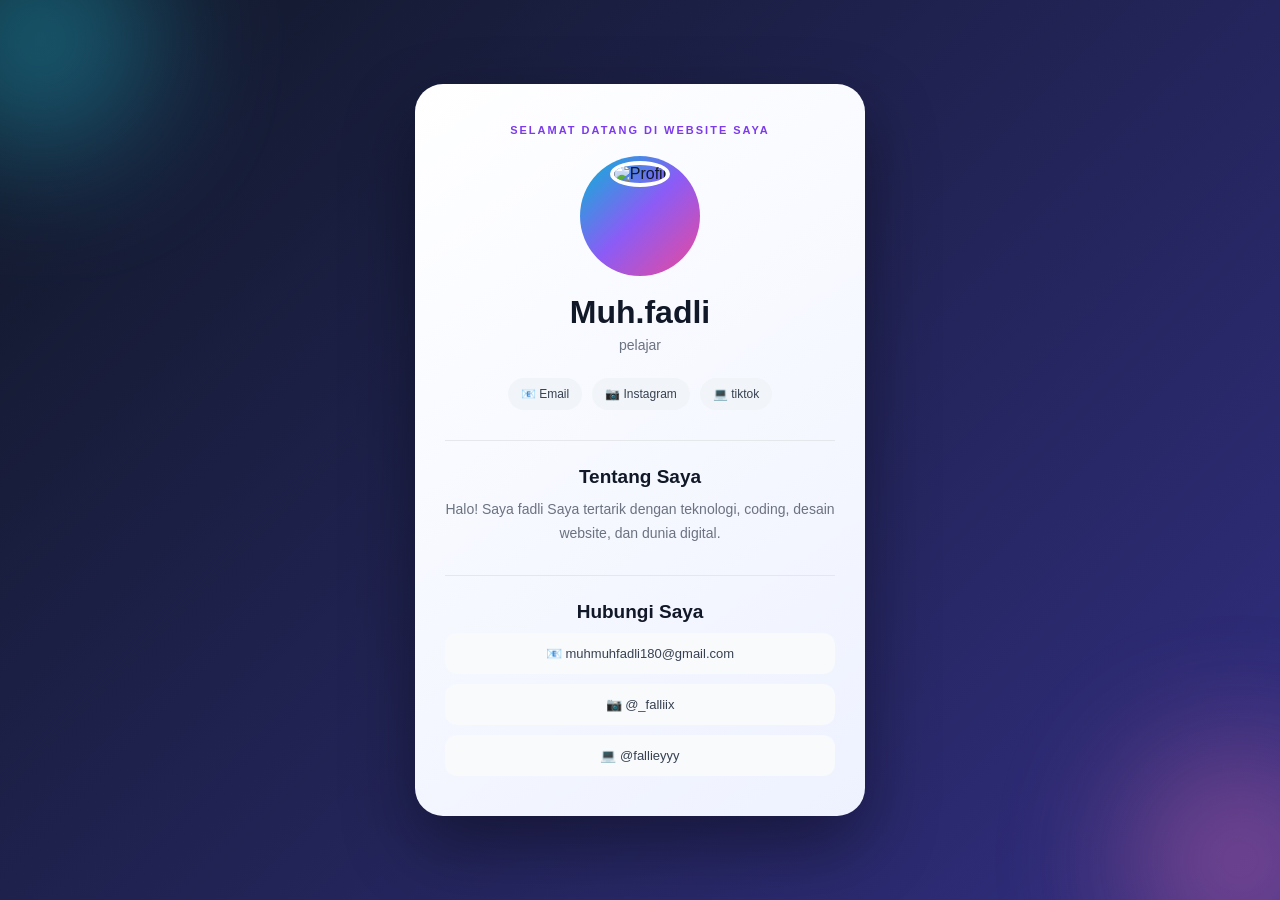
==== index.html @ 2893f2b8 "Add files via upload" ====
<!DOCTYPE html>
<html lang="id">
<head>
    <meta charset="UTF-8">
    <meta name="viewport" content="width=device-width, initial-scale=1.0">
    <title>Profil fadli</title>
    <link rel="stylesheet" href="style.css">
</head>

<body>

    <div class="background"></div>

    <div class="blob blob1"></div>
    <div class="blob blob2"></div>

    <div class="card">

        <p class="welcome">SELAMAT DATANG DI WEBSITE SAYA</p>

        <div class="profile">
            <img src="galery/profil.png" alt="Profil">
        </div>

        <h1>Muh.fadli</h1>

        <p class="job">pelajar</p>

        <div class="social">
            <a href="#contact">📧 Email</a>
            <a href="#contact">📷 Instagram</a>
            <a href="#contact">💻 tiktok</a>
        </div>

        <div class="about">
            <h2>Tentang Saya</h2>

            <p>
                Halo! Saya fadli Saya tertarik dengan teknologi,
                coding, desain website, dan dunia digital.
            </p>
        </div>

        <div id="contact" class="contact">

            <h2>Hubungi Saya</h2>

            <a href="mailto;muhmuhfadli180@gmail.com">
                📧 muhmuhfadli180@gmail.com
            </a>

            <a href="https://www.instagram.com/_falliix?igsh=YjdpYm43bnJjdWl1" target="_blank">
                📷 @_falliix
            </a>

            <a href="https://www.tiktok.com/@fallieyyy?_r=1&_t=ZS-98l6WaD54ab">
                💻 @fallieyyy
            </a>

        </div>

    </div>

    <script src="script.js"></script>

</body>
</html>
---- style.css ----
* {
    margin: 0;
    padding: 0;
    box-sizing: border-box;
}

html {
    scroll-behavior: smooth;
}

body {
    min-height: 100vh;
    padding: 30px 15px;

    display: flex;
    justify-content: center;
    align-items: center;

    font-family: Arial, sans-serif;

    overflow-x: hidden;

    background: #111827;
}

/* BACKGROUND */

.background {
    position: fixed;
    inset: 0;
    z-index: -10;

    background: linear-gradient(
        135deg,
        #111827,
        #312e81,
        #7e22ce,
        #be185d,
        #0f766e
    );

    background-size: 400% 400%;

    animation: gradient 12s ease infinite;
}

@keyframes gradient {

    0% {
        background-position: 0% 50%;
    }

    50% {
        background-position: 100% 50%;
    }

    100% {
        background-position: 0% 50%;
    }
}

/* CAHAYA */

.blob {
    position: fixed;

    width: 220px;
    height: 220px;

    border-radius: 50%;

    filter: blur(70px);

    opacity: 0.4;

    z-index: -5;

    animation: floating 6s ease-in-out infinite;
}

.blob1 {
    background: #22d3ee;
    top: -70px;
    left: -70px;
}

.blob2 {
    background: #f472b6;
    right: -70px;
    bottom: -70px;

    animation-delay: 2s;
}

@keyframes floating {

    0%, 100% {
        transform: translateY(0);
    }

    50% {
        transform: translateY(-30px);
    }
}

/* KARTU */

.card {
    width: 100%;
    max-width: 450px;

    padding: 40px 30px;

    text-align: center;

    background: linear-gradient(
        145deg,
        #ffffff,
        #eef2ff
    );

    border-radius: 28px;

    box-shadow:
        0 30px 70px rgba(0, 0, 0, 0.4);

    animation: muncul 1s ease;

    color: #111827;
}

@keyframes muncul {

    from {
        opacity: 0;
        transform: translateY(50px) scale(0.95);
    }

    to {
        opacity: 1;
        transform: translateY(0) scale(1);
    }
}

/* JUDUL */

.welcome {
    color: #7c3aed;

    font-size: 11px;

    font-weight: bold;

    letter-spacing: 2px;

    margin-bottom: 20px;
}

/* FOTO */

.profile {
    width: 120px;
    height: 120px;

    margin: auto;

    padding: 5px;

    border-radius: 50%;

    background: linear-gradient(
        135deg,
        #06b6d4,
        #8b5cf6,
        #ec4899
    );

    animation: photo 3s ease-in-out infinite;
}

.profile img {
    width: 100%;
    height: 100%;

    object-fit: cover;

    border-radius: 50%;

    border: 4px solid white;
}

@keyframes photo {

    0%, 100% {
        transform: translateY(0);
        box-shadow: 0 0 15px #8b5cf6;
    }

    50% {
        transform: translateY(-8px);
        box-shadow: 0 0 35px #8b5cf6;
    }
}

/* NAMA */

h1 {
    margin-top: 18px;

    font-size: 32px;
}

.job {
    margin-top: 6px;

    color: #6b7280;

    font-size: 14px;
}

/* SOSIAL */

.social {
    display: flex;

    justify-content: center;

    flex-wrap: wrap;

    gap: 10px;

    margin-top: 25px;
}

.social a {
    padding: 9px 13px;

    background: #f1f5f9;

    color: #374151;

    border-radius: 20px;

    text-decoration: none;

    font-size: 12px;

    transition: 0.3s;
}

.social a:hover {
    transform: translateY(-4px);

    background: #ede9fe;

    color: #7c3aed;
}

/* TENTANG */

.about {
    margin-top: 30px;

    padding-top: 25px;

    border-top: 1px solid #e5e7eb;
}

.about h2,
.contact h2 {
    font-size: 19px;

    margin-bottom: 10px;
}

.about p {
    color: #6b7280;

    font-size: 14px;

    line-height: 1.7;
}

/* KONTAK */

.contact {
    margin-top: 30px;

    padding-top: 25px;

    border-top: 1px solid #e5e7eb;
}

.contact a {
    display: block;

    padding: 13px;

    margin-top: 10px;

    background: #f8fafc;

    border-radius: 12px;

    color: #374151;

    text-decoration: none;

    font-size: 13px;

    transition: 0.3s;
}

.contact a:hover {
    transform: translateX(6px);

    background: linear-gradient(
        90deg,
        #ede9fe,
        #fce7f3
    );

    color: #7c3aed;
}

/* HP */

@media (max-width: 500px) {

    body {
        padding: 20px 12px;
    }

    .card {
        padding: 35px 20px;
    }

    .profile {
        width: 105px;
        height: 105px;
    }

    h1 {
        font-size: 28px;
    }
}
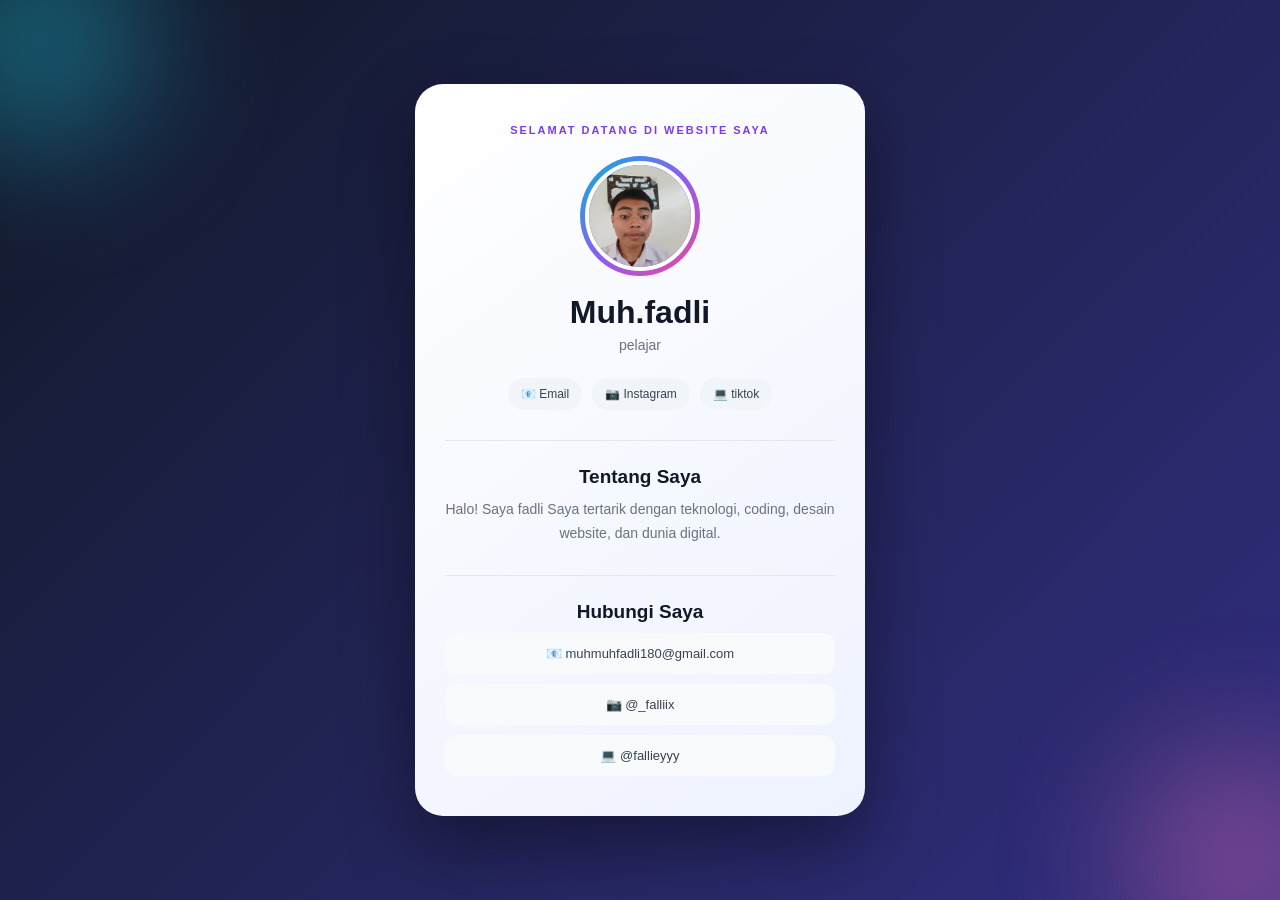
==== commit 1fa515c3: "Update index.html" ====
--- a/index.html
+++ b/index.html
@@ -19,7 +19,7 @@
         <p class="welcome">SELAMAT DATANG DI WEBSITE SAYA</p>
 
         <div class="profile">
-            <img src="galery/profil.png" alt="Profil">
+            <img src="profil.png" alt="Profil">
         </div>
 
         <h1>Muh.fadli</h1>
@@ -64,4 +64,4 @@
     <script src="script.js"></script>
 
 </body>
-</html>+</html>
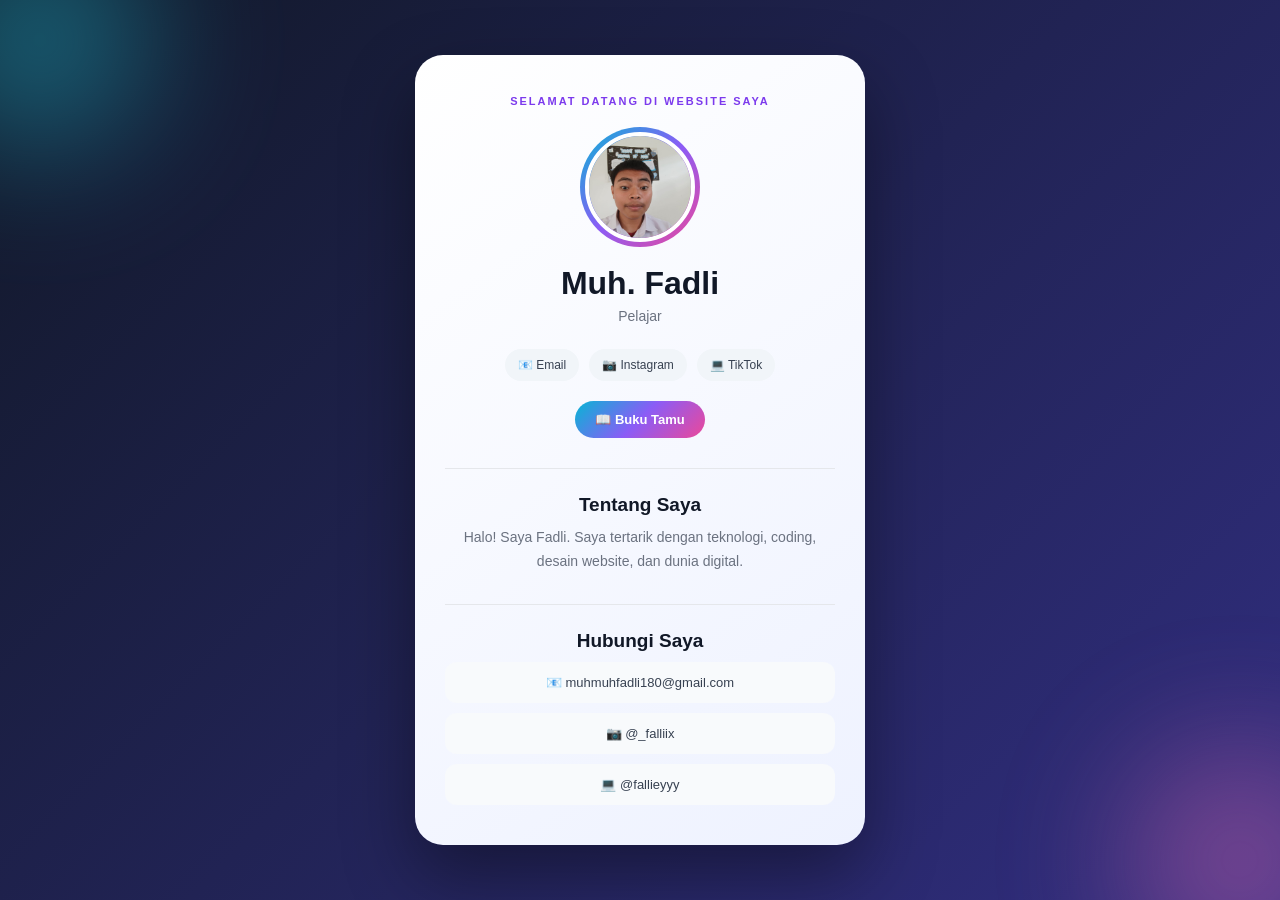
==== commit c8183cc5: "Update index.html" ====
--- a/index.html
+++ b/index.html
@@ -1,67 +1,149 @@
 <!DOCTYPE html>
 <html lang="id">
+
 <head>
     <meta charset="UTF-8">
     <meta name="viewport" content="width=device-width, initial-scale=1.0">
-    <title>Profil fadli</title>
+
+    <title>Profil Fadli</title>
+
     <link rel="stylesheet" href="style.css">
 </head>
 
 <body>
 
+    <!-- BACKGROUND -->
     <div class="background"></div>
 
+    <!-- CAHAYA -->
     <div class="blob blob1"></div>
     <div class="blob blob2"></div>
 
+
+    <!-- KARTU PROFIL -->
     <div class="card">
 
-        <p class="welcome">SELAMAT DATANG DI WEBSITE SAYA</p>
+        <!-- SELAMAT DATANG -->
+        <p class="welcome">
+            SELAMAT DATANG DI WEBSITE SAYA
+        </p>
 
+
+        <!-- FOTO PROFIL -->
         <div class="profile">
-            <img src="profil.png" alt="Profil">
+
+            <img
+                src="profil.png"
+                alt="Foto Profil Muh. Fadli"
+            >
+
         </div>
 
-        <h1>Muh.fadli</h1>
 
-        <p class="job">pelajar</p>
+        <!-- NAMA -->
+        <h1>
+            Muh. Fadli
+        </h1>
 
+
+        <!-- PEKERJAAN -->
+        <p class="job">
+            Pelajar
+        </p>
+
+
+        <!-- SOSIAL MEDIA -->
         <div class="social">
-            <a href="#contact">📧 Email</a>
-            <a href="#contact">📷 Instagram</a>
-            <a href="#contact">💻 tiktok</a>
+
+            <a href="#contact">
+                📧 Email
+            </a>
+
+            <a href="#contact">
+                📷 Instagram
+            </a>
+
+            <a href="#contact">
+                💻 TikTok
+            </a>
+
         </div>
 
+
+        <!-- BUKU TAMU -->
+        <a
+            href="buku-tamu.html"
+            class="guestbook-btn"
+        >
+            📖 Buku Tamu
+        </a>
+
+
+        <!-- TENTANG SAYA -->
         <div class="about">
-            <h2>Tentang Saya</h2>
+
+            <h2>
+                Tentang Saya
+            </h2>
 
             <p>
-                Halo! Saya fadli Saya tertarik dengan teknologi,
+                Halo! Saya Fadli. Saya tertarik dengan teknologi,
                 coding, desain website, dan dunia digital.
             </p>
+
         </div>
 
-        <div id="contact" class="contact">
 
-            <h2>Hubungi Saya</h2>
+        <!-- KONTAK -->
+        <div
+            id="contact"
+            class="contact"
+        >
 
-            <a href="mailto;muhmuhfadli180@gmail.com">
+            <h2>
+                Hubungi Saya
+            </h2>
+
+
+            <!-- EMAIL -->
+            <a href="mailto:muhmuhfadli180@gmail.com">
+
                 📧 muhmuhfadli180@gmail.com
+
             </a>
 
-            <a href="https://www.instagram.com/_falliix?igsh=YjdpYm43bnJjdWl1" target="_blank">
+
+            <!-- INSTAGRAM -->
+            <a
+                href="https://www.instagram.com/_falliix"
+                target="_blank"
+                rel="noopener noreferrer"
+            >
+
                 📷 @_falliix
+
             </a>
 
-            <a href="https://www.tiktok.com/@fallieyyy?_r=1&_t=ZS-98l6WaD54ab">
+
+            <!-- TIKTOK -->
+            <a
+                href="https://www.tiktok.com/@fallieyyy"
+                target="_blank"
+                rel="noopener noreferrer"
+            >
+
                 💻 @fallieyyy
+
             </a>
 
         </div>
 
     </div>
 
+
+    <!-- JAVASCRIPT -->
     <script src="script.js"></script>
 
 </body>
+
 </html>
--- a/style.css
+++ b/style.css
@@ -343,4 +343,294 @@
     h1 {
         font-size: 28px;
     }
-}+}
+/* =========================
+   BUKU TAMU
+========================= */
+
+.guestbook {
+    max-width: 500px;
+}
+
+/* TOMBOL BUKU TAMU */
+
+.guestbook-btn {
+    display: inline-block;
+
+    margin-top: 20px;
+
+    padding: 11px 20px;
+
+    background: linear-gradient(
+        135deg,
+        #06b6d4,
+        #8b5cf6,
+        #ec4899
+    );
+
+    color: white;
+
+    border-radius: 20px;
+
+    text-decoration: none;
+
+    font-size: 13px;
+
+    font-weight: bold;
+
+    transition: 0.3s;
+}
+
+.guestbook-btn:hover {
+    transform: translateY(-4px);
+
+    box-shadow:
+        0 10px 25px rgba(124, 58, 237, 0.35);
+}
+
+
+/* TOMBOL KEMBALI */
+
+.back-btn {
+    display: inline-block;
+
+    margin-bottom: 20px;
+
+    padding: 9px 15px;
+
+    background: #f1f5f9;
+
+    color: #374151;
+
+    border-radius: 20px;
+
+    text-decoration: none;
+
+    font-size: 12px;
+
+    transition: 0.3s;
+}
+
+.back-btn:hover {
+    transform: translateX(-5px);
+
+    background: #ede9fe;
+
+    color: #7c3aed;
+}
+
+
+/* DESKRIPSI */
+
+.guestbook-desc {
+    margin-top: 8px;
+
+    margin-bottom: 25px;
+
+    color: #6b7280;
+
+    font-size: 14px;
+
+    line-height: 1.6;
+}
+
+
+/* FORM */
+
+.form-group {
+    text-align: left;
+
+    margin-bottom: 16px;
+}
+
+.form-group label {
+    display: block;
+
+    margin-bottom: 7px;
+
+    color: #374151;
+
+    font-size: 13px;
+
+    font-weight: bold;
+}
+
+.form-group input,
+.form-group textarea {
+    width: 100%;
+
+    padding: 12px 14px;
+
+    border: 1px solid #e5e7eb;
+
+    border-radius: 12px;
+
+    background: #f8fafc;
+
+    color: #111827;
+
+    font-family: Arial, sans-serif;
+
+    font-size: 13px;
+
+    outline: none;
+
+    transition: 0.3s;
+}
+
+.form-group input:focus,
+.form-group textarea:focus {
+    border-color: #8b5cf6;
+
+    background: white;
+
+    box-shadow:
+        0 0 0 3px rgba(139, 92, 246, 0.12);
+}
+
+.form-group textarea {
+    resize: vertical;
+
+    min-height: 120px;
+}
+
+
+/* TOMBOL KIRIM */
+
+.submit-btn {
+    width: 100%;
+
+    padding: 13px;
+
+    margin-top: 5px;
+
+    border: none;
+
+    border-radius: 12px;
+
+    background: linear-gradient(
+        135deg,
+        #06b6d4,
+        #8b5cf6,
+        #ec4899
+    );
+
+    color: white;
+
+    font-size: 14px;
+
+    font-weight: bold;
+
+    cursor: pointer;
+
+    transition: 0.3s;
+}
+
+.submit-btn:hover {
+    transform: translateY(-3px);
+
+    box-shadow:
+        0 10px 25px rgba(124, 58, 237, 0.3);
+}
+
+
+/* DAFTAR PESAN */
+
+.messages {
+    margin-top: 30px;
+
+    padding-top: 25px;
+
+    border-top: 1px solid #e5e7eb;
+
+    text-align: left;
+}
+
+.messages h2 {
+    text-align: center;
+
+    font-size: 19px;
+
+    margin-bottom: 15px;
+}
+
+
+/* KARTU PESAN */
+
+.message-card {
+    padding: 15px;
+
+    margin-bottom: 12px;
+
+    background: #f8fafc;
+
+    border-radius: 14px;
+
+    border-left: 4px solid #8b5cf6;
+
+    box-shadow:
+        0 5px 15px rgba(0, 0, 0, 0.05);
+
+    animation: pesanMasuk 0.5s ease;
+}
+
+.message-card h3 {
+    margin-bottom: 4px;
+
+    color: #111827;
+
+    font-size: 14px;
+}
+
+.message-card small {
+    color: #9ca3af;
+
+    font-size: 11px;
+}
+
+.message-card p {
+    margin-top: 10px;
+
+    color: #6b7280;
+
+    font-size: 13px;
+
+    line-height: 1.6;
+
+    word-wrap: break-word;
+}
+
+@keyframes pesanMasuk {
+
+    from {
+        opacity: 0;
+
+        transform: translateY(10px);
+    }
+
+    to {
+        opacity: 1;
+
+        transform: translateY(0);
+    }
+}
+
+
+/* HP */
+
+@media (max-width: 500px) {
+
+    .guestbook {
+        max-width: 100%;
+    }
+
+    .guestbook h1 {
+        font-size: 28px;
+    }
+
+    .form-group input,
+    .form-group textarea {
+        font-size: 13px;
+    }
+
+}
